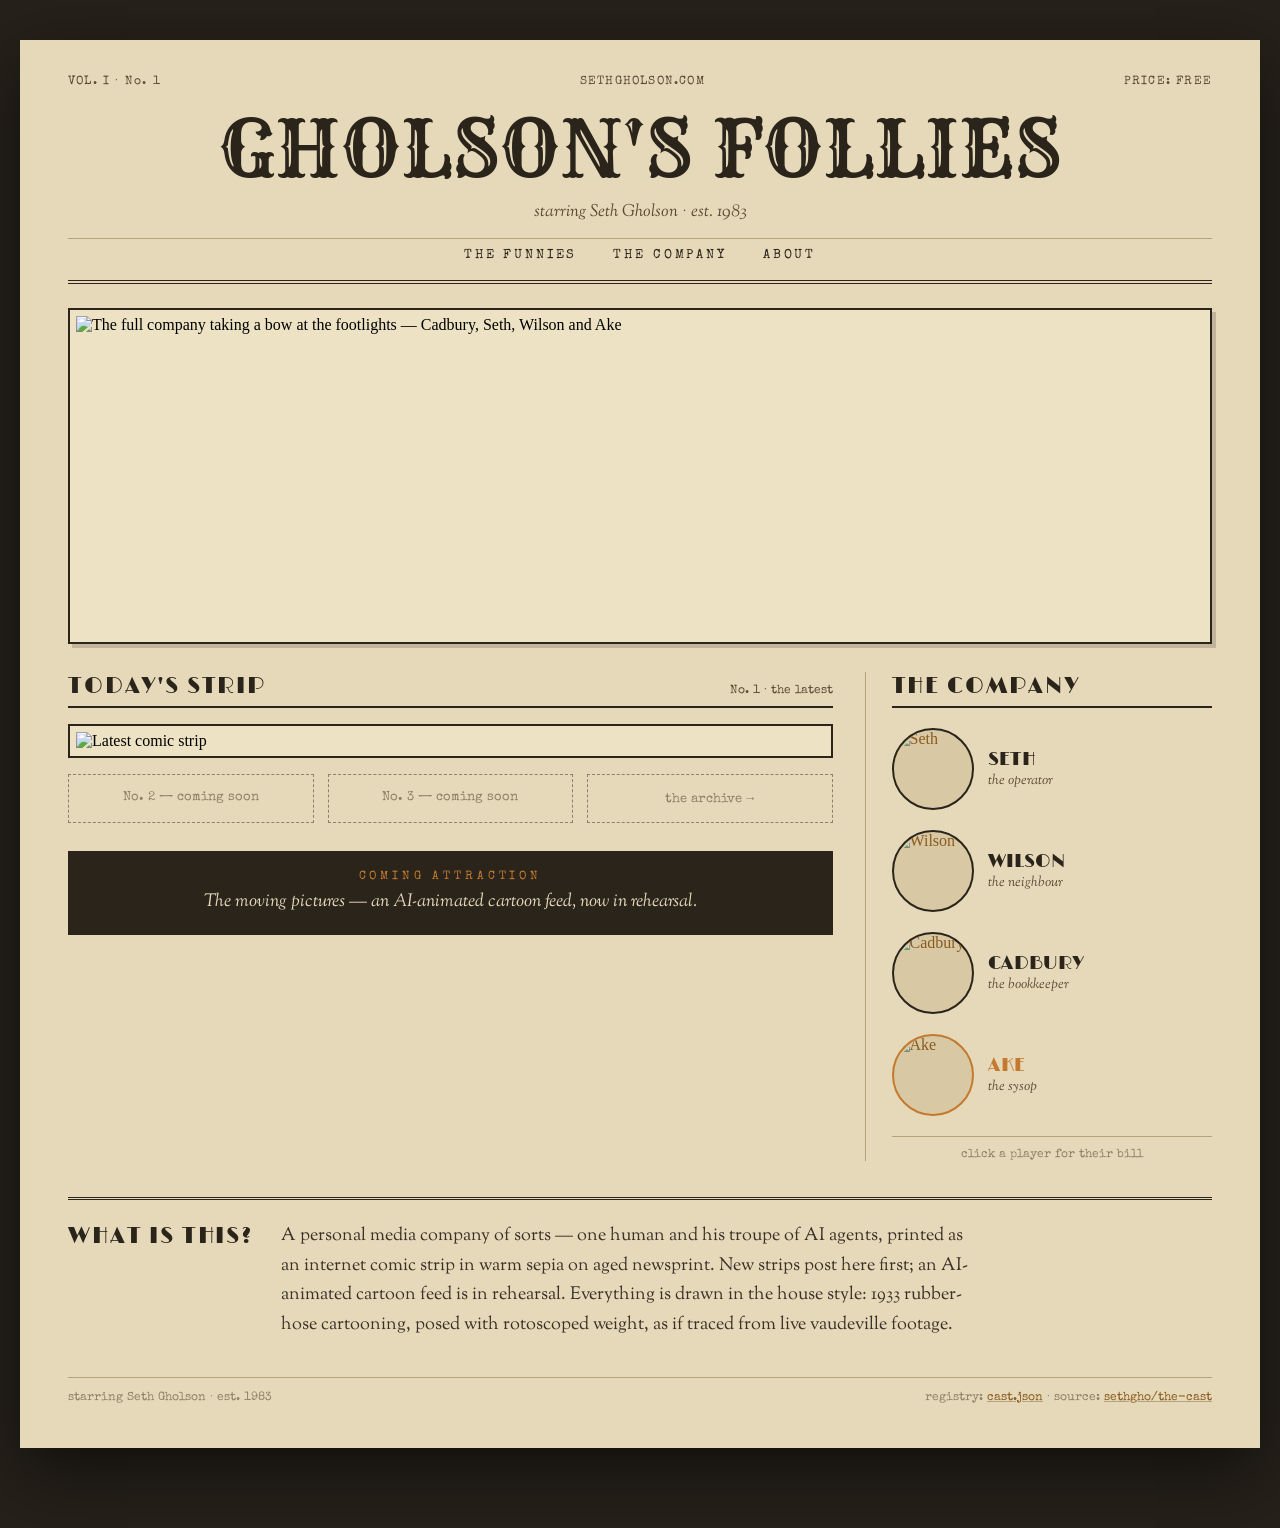
==== site/index.html @ 7594bf0f "feat: Gholson's Follies — new site design with generated art Replace the dark registry page with the" ====
<!DOCTYPE html>
<html lang="en">
<head>
<meta charset="utf-8">
<meta name="viewport" content="width=device-width, initial-scale=1">
<title>Gholson's Follies</title>
<meta name="description" content="Gholson's Follies — one human and his troupe of AI agents, printed as an internet comic strip. Starring Seth Gholson, est. 1983.">
<link rel="preconnect" href="https://fonts.googleapis.com">
<link href="https://fonts.googleapis.com/css2?family=Rye&family=Limelight&family=Special+Elite&family=Sorts+Mill+Goudy:ital@0;1&display=swap" rel="stylesheet">
<style>
body { margin:0; background:#26211a; }
a { color:#8a5a1f; text-decoration-color:#b3a37e; } a:hover { color:#c47a2e; }
</style>
</head>
<body>
<div style="min-height:100vh; padding:40px 20px 80px; display:flex; justify-content:center;">
  <div style="width:100%; max-width:1280px; background:#e6d9ba; box-shadow:0 24px 70px rgba(0,0,0,.55); padding:36px 48px 44px;">
    <!-- masthead -->
    <header style="text-align:center; border-bottom:4px double #2a241b; padding-bottom:18px;">
      <div style="display:flex; justify-content:space-between; font-family:'Special Elite',monospace; font-size:12px; color:#5b4a33; letter-spacing:.1em;">
        <span>VOL. I &middot; No. 1</span><span>SETHGHOLSON.COM</span><span>PRICE: FREE</span>
      </div>
      <h1 style="font-family:'Rye',serif; font-size:clamp(44px,6.5vw,78px); margin:12px 0 2px; color:#2a241b; font-weight:400;">GHOLSON'S FOLLIES</h1>
      <div style="font-family:'Sorts Mill Goudy',serif; font-style:italic; font-size:17px; color:#5b4a33;">starring Seth Gholson &middot; est. 1983</div>
      <nav style="display:flex; justify-content:center; gap:36px; margin-top:14px; border-top:1px solid #b3a37e; padding-top:10px;">
        <a href="#funnies" style="font-family:'Special Elite',monospace; font-size:13px; letter-spacing:.22em; color:#2a241b; text-decoration:none;">THE FUNNIES</a>
        <a href="#company" style="font-family:'Special Elite',monospace; font-size:13px; letter-spacing:.22em; color:#2a241b; text-decoration:none;">THE COMPANY</a>
        <a href="#about" style="font-family:'Special Elite',monospace; font-size:13px; letter-spacing:.22em; color:#2a241b; text-decoration:none;">ABOUT</a>
      </nav>
    </header>
    <!-- hero banner -->
    <div style="margin-top:24px; border:2px solid #2a241b; padding:6px; background:#ede2c4; box-shadow:4px 4px 0 rgba(42,36,27,.2);">
      <div style="height:320px;">
        <img src="/hero.png" alt="The full company taking a bow at the footlights — Cadbury, Seth, Wilson and Ake" style="width:100%; height:100%; object-fit:cover; object-position:50% 68%; display:block;">
      </div>
    </div>
    <!-- lead grid -->
    <div style="display:grid; grid-template-columns:2.2fr 1fr; gap:32px; margin-top:28px;">
      <section id="funnies">
        <div style="display:flex; justify-content:space-between; align-items:baseline; border-bottom:2px solid #2a241b; padding-bottom:6px;">
          <div style="font-family:'Limelight',serif; font-size:23px; color:#2a241b; letter-spacing:.08em;">TODAY'S STRIP</div>
          <div style="font-family:'Special Elite',monospace; font-size:12px; color:#5b4a33;">No. 1 &middot; the latest</div>
        </div>
        <div style="margin-top:16px; border:2px solid #2a241b; padding:6px; background:#ede2c4;">
          <img src="/showcase-latest.png" alt="Latest comic strip" style="width:100%; display:block;">
        </div>
        <div style="display:grid; grid-template-columns:1fr 1fr 1fr; gap:14px; margin-top:16px;">
          <div style="border:1px dashed #8f8066; padding:16px 10px; text-align:center; font-family:'Special Elite',monospace; font-size:13px; color:#8f8066;">No. 2 &mdash; coming soon</div>
          <div style="border:1px dashed #8f8066; padding:16px 10px; text-align:center; font-family:'Special Elite',monospace; font-size:13px; color:#8f8066;">No. 3 &mdash; coming soon</div>
          <div style="border:1px dashed #8f8066; padding:16px 10px; text-align:center; font-family:'Special Elite',monospace; font-size:13px; color:#8f8066;">the archive &rarr;</div>
        </div>
        <div style="margin-top:28px; border:2px solid #2a241b; background:#2a241b; color:#e6d9ba; padding:18px 22px; text-align:center;">
          <div style="font-family:'Special Elite',monospace; font-size:12px; letter-spacing:.32em; color:#c47a2e;">COMING ATTRACTION</div>
          <div style="font-family:'Sorts Mill Goudy',serif; font-style:italic; font-size:18px; margin-top:6px;">The moving pictures &mdash; an AI-animated cartoon feed, now in rehearsal.</div>
        </div>
      </section>
      <!-- company sidebar -->
      <aside id="company" style="border-left:1px solid #b3a37e; padding-left:26px; display:flex; flex-direction:column; gap:20px;">
        <div style="font-family:'Limelight',serif; font-size:23px; color:#2a241b; letter-spacing:.08em; border-bottom:2px solid #2a241b; padding-bottom:6px;">THE COMPANY</div>
        <a href="/seth.html" style="display:flex; gap:14px; align-items:center; text-decoration:none;">
          <div style="width:78px; height:78px; flex:none; border:2px solid #2a241b; border-radius:50%; background:#d8c9a4; overflow:hidden;"><img src="/seth/thumb.png" alt="Seth" style="width:100%; height:100%; object-fit:cover; display:block;"></div>
          <div><div style="font-family:'Limelight',serif; font-size:19px; color:#2a241b;">SETH</div><div style="font-family:'Sorts Mill Goudy',serif; font-style:italic; font-size:14px; color:#5b4a33;">the operator</div></div>
        </a>
        <a href="/wilson.html" style="display:flex; gap:14px; align-items:center; text-decoration:none;">
          <div style="width:78px; height:78px; flex:none; border:2px solid #2a241b; border-radius:50%; background:#d8c9a4; overflow:hidden;"><img src="/wilson/thumb.png" alt="Wilson" style="width:100%; height:100%; object-fit:cover; display:block;"></div>
          <div><div style="font-family:'Limelight',serif; font-size:19px; color:#2a241b;">WILSON</div><div style="font-family:'Sorts Mill Goudy',serif; font-style:italic; font-size:14px; color:#5b4a33;">the neighbour</div></div>
        </a>
        <a href="/cadbury.html" style="display:flex; gap:14px; align-items:center; text-decoration:none;">
          <div style="width:78px; height:78px; flex:none; border:2px solid #2a241b; border-radius:50%; background:#d8c9a4; overflow:hidden;"><img src="/cadbury/thumb.png" alt="Cadbury" style="width:100%; height:100%; object-fit:cover; display:block;"></div>
          <div><div style="font-family:'Limelight',serif; font-size:19px; color:#2a241b;">CADBURY</div><div style="font-family:'Sorts Mill Goudy',serif; font-style:italic; font-size:14px; color:#5b4a33;">the bookkeeper</div></div>
        </a>
        <a href="/ake.html" style="display:flex; gap:14px; align-items:center; text-decoration:none;">
          <div style="width:78px; height:78px; flex:none; border:2px solid #c47a2e; border-radius:50%; background:#d8c9a4; overflow:hidden;"><img src="/ake/thumb.png" alt="Ake" style="width:100%; height:100%; object-fit:cover; display:block;"></div>
          <div><div style="font-family:'Limelight',serif; font-size:19px; color:#c47a2e;">AKE</div><div style="font-family:'Sorts Mill Goudy',serif; font-style:italic; font-size:14px; color:#5b4a33;">the sysop</div></div>
        </a>
        <div style="font-family:'Special Elite',monospace; font-size:12px; color:#8f8066; text-align:center; border-top:1px solid #b3a37e; padding-top:12px;">click a player for their bill</div>
      </aside>
    </div>
    <!-- about -->
    <section id="about" style="margin-top:36px; border-top:3px double #2a241b; padding-top:22px; display:grid; grid-template-columns:auto 1fr; gap:28px; align-items:start;">
      <div style="font-family:'Limelight',serif; font-size:23px; color:#2a241b; letter-spacing:.08em; white-space:nowrap;">WHAT IS THIS?</div>
      <div style="font-family:'Sorts Mill Goudy',serif; font-size:18px; line-height:1.65; color:#3a3128; max-width:70ch;">
        A personal media company of sorts &mdash; one human and his troupe of AI agents, printed as an internet comic strip in warm sepia on aged newsprint. New strips post here first; an AI-animated cartoon feed is in rehearsal. Everything is drawn in the house style: 1933 rubber-hose cartooning, posed with rotoscoped weight, as if traced from live vaudeville footage.
      </div>
    </section>
    <!-- footer -->
    <footer style="margin-top:36px; border-top:1px solid #b3a37e; padding-top:14px; display:flex; justify-content:space-between; font-family:'Special Elite',monospace; font-size:12px; color:#8f8066;">
      <span>starring Seth Gholson &middot; est. 1983</span>
      <span>registry: <a href="/cast.json">cast.json</a> &middot; source: <a href="https://github.com/sethgho/the-cast">sethgho/the-cast</a></span>
    </footer>
  </div>
</div>
</body>
</html>
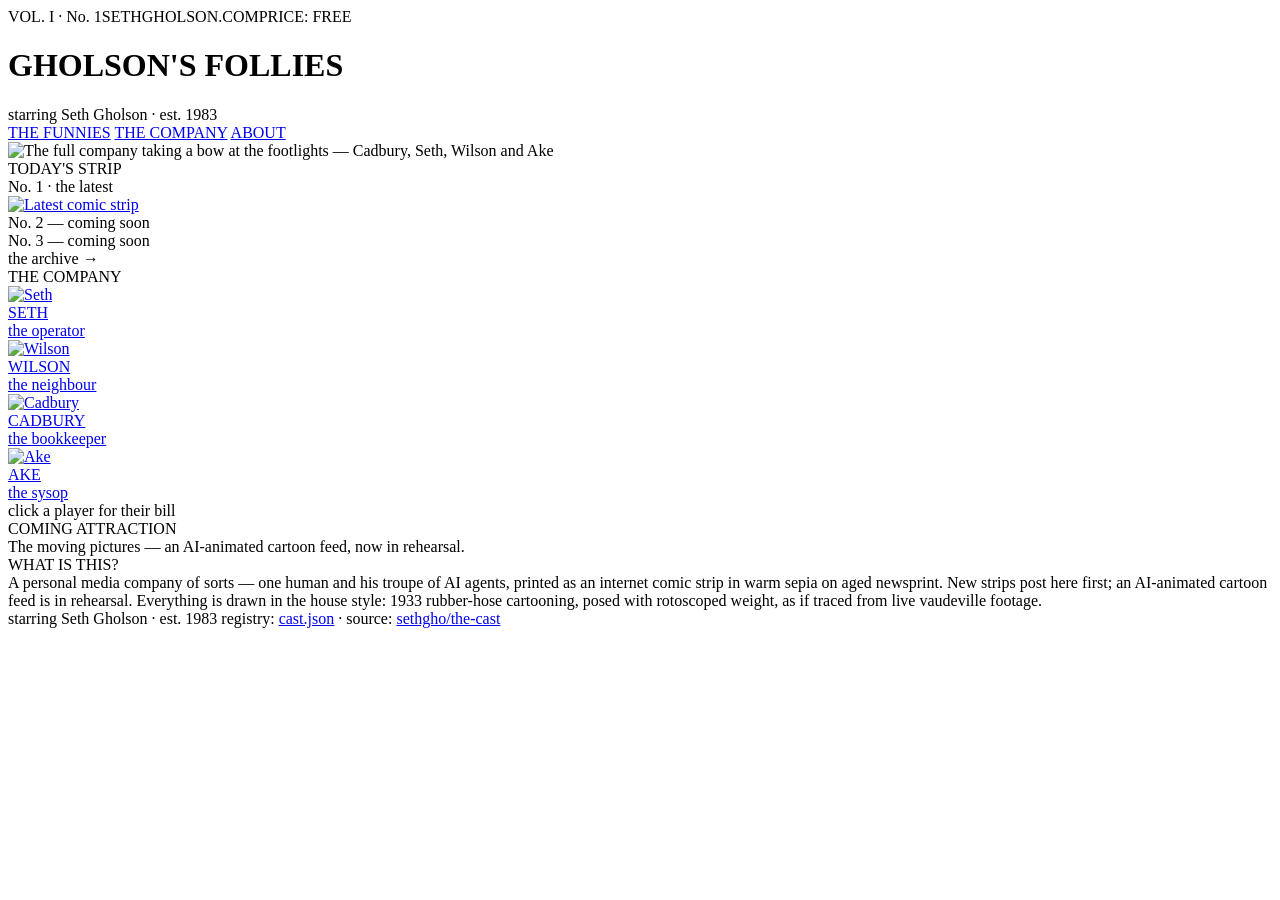
==== commit f01c926b: "feat: responsive Follies — reflowed mobile hierarchy, shared stylesheet Inline styles move to site/s" ====
--- a/site/index.html
+++ b/site/index.html
@@ -3,88 +3,82 @@
 <head>
 <meta charset="utf-8">
 <meta name="viewport" content="width=device-width, initial-scale=1">
+<meta name="theme-color" content="#26211a">
 <title>Gholson's Follies</title>
 <meta name="description" content="Gholson's Follies — one human and his troupe of AI agents, printed as an internet comic strip. Starring Seth Gholson, est. 1983.">
 <link rel="preconnect" href="https://fonts.googleapis.com">
 <link href="https://fonts.googleapis.com/css2?family=Rye&family=Limelight&family=Special+Elite&family=Sorts+Mill+Goudy:ital@0;1&display=swap" rel="stylesheet">
-<style>
-body { margin:0; background:#26211a; }
-a { color:#8a5a1f; text-decoration-color:#b3a37e; } a:hover { color:#c47a2e; }
-</style>
+<link rel="stylesheet" href="/styles.css">
 </head>
 <body>
-<div style="min-height:100vh; padding:40px 20px 80px; display:flex; justify-content:center;">
-  <div style="width:100%; max-width:1280px; background:#e6d9ba; box-shadow:0 24px 70px rgba(0,0,0,.55); padding:36px 48px 44px;">
-    <!-- masthead -->
-    <header style="text-align:center; border-bottom:4px double #2a241b; padding-bottom:18px;">
-      <div style="display:flex; justify-content:space-between; font-family:'Special Elite',monospace; font-size:12px; color:#5b4a33; letter-spacing:.1em;">
+<div class="page">
+  <div class="sheet">
+    <header class="masthead">
+      <div class="dateline">
         <span>VOL. I &middot; No. 1</span><span>SETHGHOLSON.COM</span><span>PRICE: FREE</span>
       </div>
-      <h1 style="font-family:'Rye',serif; font-size:clamp(44px,6.5vw,78px); margin:12px 0 2px; color:#2a241b; font-weight:400;">GHOLSON'S FOLLIES</h1>
-      <div style="font-family:'Sorts Mill Goudy',serif; font-style:italic; font-size:17px; color:#5b4a33;">starring Seth Gholson &middot; est. 1983</div>
-      <nav style="display:flex; justify-content:center; gap:36px; margin-top:14px; border-top:1px solid #b3a37e; padding-top:10px;">
-        <a href="#funnies" style="font-family:'Special Elite',monospace; font-size:13px; letter-spacing:.22em; color:#2a241b; text-decoration:none;">THE FUNNIES</a>
-        <a href="#company" style="font-family:'Special Elite',monospace; font-size:13px; letter-spacing:.22em; color:#2a241b; text-decoration:none;">THE COMPANY</a>
-        <a href="#about" style="font-family:'Special Elite',monospace; font-size:13px; letter-spacing:.22em; color:#2a241b; text-decoration:none;">ABOUT</a>
+      <h1 class="title">GHOLSON'S FOLLIES</h1>
+      <div class="tagline">starring Seth Gholson &middot; est. 1983</div>
+      <nav class="mast-nav">
+        <a href="#funnies">THE FUNNIES</a>
+        <a href="#company">THE COMPANY</a>
+        <a href="#about">ABOUT</a>
       </nav>
     </header>
-    <!-- hero banner -->
-    <div style="margin-top:24px; border:2px solid #2a241b; padding:6px; background:#ede2c4; box-shadow:4px 4px 0 rgba(42,36,27,.2);">
-      <div style="height:320px;">
-        <img src="/hero.png" alt="The full company taking a bow at the footlights — Cadbury, Seth, Wilson and Ake" style="width:100%; height:100%; object-fit:cover; object-position:50% 68%; display:block;">
+    <div class="hero-frame">
+      <div class="hero-box">
+        <img src="/hero.png" alt="The full company taking a bow at the footlights — Cadbury, Seth, Wilson and Ake">
       </div>
     </div>
-    <!-- lead grid -->
-    <div style="display:grid; grid-template-columns:2.2fr 1fr; gap:32px; margin-top:28px;">
+    <div class="lead">
       <section id="funnies">
-        <div style="display:flex; justify-content:space-between; align-items:baseline; border-bottom:2px solid #2a241b; padding-bottom:6px;">
-          <div style="font-family:'Limelight',serif; font-size:23px; color:#2a241b; letter-spacing:.08em;">TODAY'S STRIP</div>
-          <div style="font-family:'Special Elite',monospace; font-size:12px; color:#5b4a33;">No. 1 &middot; the latest</div>
+        <div class="strip-head">
+          <div class="dept">TODAY'S STRIP</div>
+          <div class="strip-no">No. 1 &middot; the latest</div>
         </div>
-        <div style="margin-top:16px; border:2px solid #2a241b; padding:6px; background:#ede2c4;">
-          <img src="/showcase-latest.png" alt="Latest comic strip" style="width:100%; display:block;">
-        </div>
-        <div style="display:grid; grid-template-columns:1fr 1fr 1fr; gap:14px; margin-top:16px;">
-          <div style="border:1px dashed #8f8066; padding:16px 10px; text-align:center; font-family:'Special Elite',monospace; font-size:13px; color:#8f8066;">No. 2 &mdash; coming soon</div>
-          <div style="border:1px dashed #8f8066; padding:16px 10px; text-align:center; font-family:'Special Elite',monospace; font-size:13px; color:#8f8066;">No. 3 &mdash; coming soon</div>
-          <div style="border:1px dashed #8f8066; padding:16px 10px; text-align:center; font-family:'Special Elite',monospace; font-size:13px; color:#8f8066;">the archive &rarr;</div>
-        </div>
-        <div style="margin-top:28px; border:2px solid #2a241b; background:#2a241b; color:#e6d9ba; padding:18px 22px; text-align:center;">
-          <div style="font-family:'Special Elite',monospace; font-size:12px; letter-spacing:.32em; color:#c47a2e;">COMING ATTRACTION</div>
-          <div style="font-family:'Sorts Mill Goudy',serif; font-style:italic; font-size:18px; margin-top:6px;">The moving pictures &mdash; an AI-animated cartoon feed, now in rehearsal.</div>
+        <a class="strip-frame" href="/showcase-latest.png">
+          <img src="/showcase-latest.png" alt="Latest comic strip">
+        </a>
+        <div class="tiles">
+          <div class="tile">No. 2 &mdash; coming soon</div>
+          <div class="tile">No. 3 &mdash; coming soon</div>
+          <div class="tile">the archive &rarr;</div>
         </div>
       </section>
-      <!-- company sidebar -->
-      <aside id="company" style="border-left:1px solid #b3a37e; padding-left:26px; display:flex; flex-direction:column; gap:20px;">
-        <div style="font-family:'Limelight',serif; font-size:23px; color:#2a241b; letter-spacing:.08em; border-bottom:2px solid #2a241b; padding-bottom:6px;">THE COMPANY</div>
-        <a href="/seth.html" style="display:flex; gap:14px; align-items:center; text-decoration:none;">
-          <div style="width:78px; height:78px; flex:none; border:2px solid #2a241b; border-radius:50%; background:#d8c9a4; overflow:hidden;"><img src="/seth/thumb.png" alt="Seth" style="width:100%; height:100%; object-fit:cover; display:block;"></div>
-          <div><div style="font-family:'Limelight',serif; font-size:19px; color:#2a241b;">SETH</div><div style="font-family:'Sorts Mill Goudy',serif; font-style:italic; font-size:14px; color:#5b4a33;">the operator</div></div>
-        </a>
-        <a href="/wilson.html" style="display:flex; gap:14px; align-items:center; text-decoration:none;">
-          <div style="width:78px; height:78px; flex:none; border:2px solid #2a241b; border-radius:50%; background:#d8c9a4; overflow:hidden;"><img src="/wilson/thumb.png" alt="Wilson" style="width:100%; height:100%; object-fit:cover; display:block;"></div>
-          <div><div style="font-family:'Limelight',serif; font-size:19px; color:#2a241b;">WILSON</div><div style="font-family:'Sorts Mill Goudy',serif; font-style:italic; font-size:14px; color:#5b4a33;">the neighbour</div></div>
-        </a>
-        <a href="/cadbury.html" style="display:flex; gap:14px; align-items:center; text-decoration:none;">
-          <div style="width:78px; height:78px; flex:none; border:2px solid #2a241b; border-radius:50%; background:#d8c9a4; overflow:hidden;"><img src="/cadbury/thumb.png" alt="Cadbury" style="width:100%; height:100%; object-fit:cover; display:block;"></div>
-          <div><div style="font-family:'Limelight',serif; font-size:19px; color:#2a241b;">CADBURY</div><div style="font-family:'Sorts Mill Goudy',serif; font-style:italic; font-size:14px; color:#5b4a33;">the bookkeeper</div></div>
-        </a>
-        <a href="/ake.html" style="display:flex; gap:14px; align-items:center; text-decoration:none;">
-          <div style="width:78px; height:78px; flex:none; border:2px solid #c47a2e; border-radius:50%; background:#d8c9a4; overflow:hidden;"><img src="/ake/thumb.png" alt="Ake" style="width:100%; height:100%; object-fit:cover; display:block;"></div>
-          <div><div style="font-family:'Limelight',serif; font-size:19px; color:#c47a2e;">AKE</div><div style="font-family:'Sorts Mill Goudy',serif; font-style:italic; font-size:14px; color:#5b4a33;">the sysop</div></div>
-        </a>
-        <div style="font-family:'Special Elite',monospace; font-size:12px; color:#8f8066; text-align:center; border-top:1px solid #b3a37e; padding-top:12px;">click a player for their bill</div>
+      <aside id="company" class="company">
+        <div class="dept">THE COMPANY</div>
+        <div class="players">
+          <a class="player" href="/seth.html">
+            <div class="player-pic"><img src="/seth/thumb.png" alt="Seth"></div>
+            <div><div class="player-name">SETH</div><div class="player-role">the operator</div></div>
+          </a>
+          <a class="player" href="/wilson.html">
+            <div class="player-pic"><img src="/wilson/thumb.png" alt="Wilson"></div>
+            <div><div class="player-name">WILSON</div><div class="player-role">the neighbour</div></div>
+          </a>
+          <a class="player" href="/cadbury.html">
+            <div class="player-pic"><img src="/cadbury/thumb.png" alt="Cadbury"></div>
+            <div><div class="player-name">CADBURY</div><div class="player-role">the bookkeeper</div></div>
+          </a>
+          <a class="player player--accent" href="/ake.html">
+            <div class="player-pic"><img src="/ake/thumb.png" alt="Ake"></div>
+            <div><div class="player-name">AKE</div><div class="player-role">the sysop</div></div>
+          </a>
+        </div>
+        <div class="company-hint">click a player for their bill</div>
       </aside>
     </div>
-    <!-- about -->
-    <section id="about" style="margin-top:36px; border-top:3px double #2a241b; padding-top:22px; display:grid; grid-template-columns:auto 1fr; gap:28px; align-items:start;">
-      <div style="font-family:'Limelight',serif; font-size:23px; color:#2a241b; letter-spacing:.08em; white-space:nowrap;">WHAT IS THIS?</div>
-      <div style="font-family:'Sorts Mill Goudy',serif; font-size:18px; line-height:1.65; color:#3a3128; max-width:70ch;">
+    <div class="bulletin">
+      <div class="bulletin-kicker">COMING ATTRACTION</div>
+      <div class="bulletin-line">The moving pictures &mdash; an AI-animated cartoon feed, now in rehearsal.</div>
+    </div>
+    <section id="about" class="about">
+      <div class="dept">WHAT IS THIS?</div>
+      <div class="about-text">
         A personal media company of sorts &mdash; one human and his troupe of AI agents, printed as an internet comic strip in warm sepia on aged newsprint. New strips post here first; an AI-animated cartoon feed is in rehearsal. Everything is drawn in the house style: 1933 rubber-hose cartooning, posed with rotoscoped weight, as if traced from live vaudeville footage.
       </div>
     </section>
-    <!-- footer -->
-    <footer style="margin-top:36px; border-top:1px solid #b3a37e; padding-top:14px; display:flex; justify-content:space-between; font-family:'Special Elite',monospace; font-size:12px; color:#8f8066;">
+    <footer class="foot">
       <span>starring Seth Gholson &middot; est. 1983</span>
       <span>registry: <a href="/cast.json">cast.json</a> &middot; source: <a href="https://github.com/sethgho/the-cast">sethgho/the-cast</a></span>
     </footer>
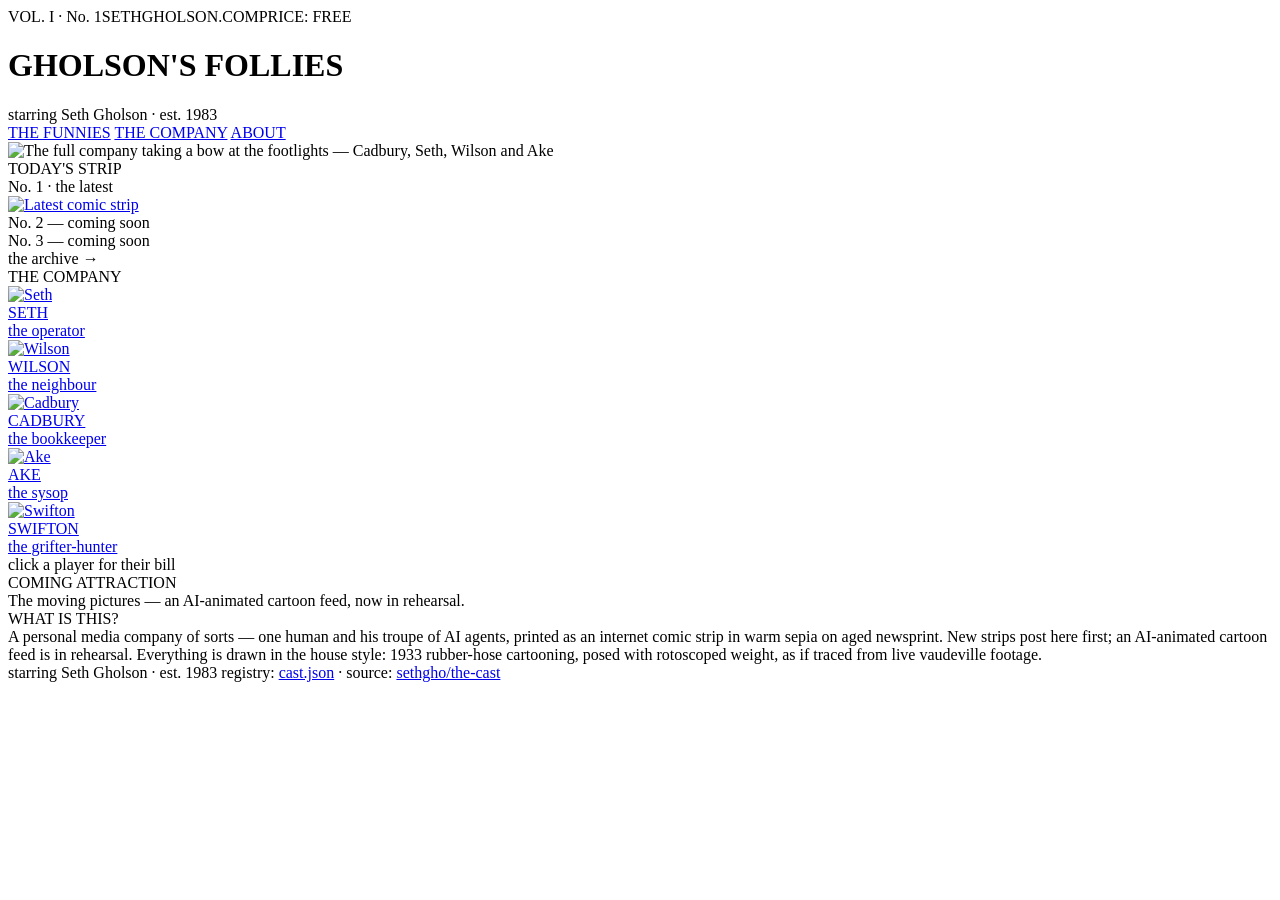
==== commit 8084162e: "feat(cast): Swifton, the grifter-hunter A griffon-phoenix who writes SwiftUI, burns counterfeit $WHU" ====
--- a/site/index.html
+++ b/site/index.html
@@ -49,20 +49,24 @@
         <div class="dept">THE COMPANY</div>
         <div class="players">
           <a class="player" href="/seth.html">
-            <div class="player-pic"><img src="/seth/thumb.png" alt="Seth"></div>
+            <div class="player-pic"><img src="/seth/headshot.png" alt="Seth"></div>
             <div><div class="player-name">SETH</div><div class="player-role">the operator</div></div>
           </a>
           <a class="player" href="/wilson.html">
-            <div class="player-pic"><img src="/wilson/thumb.png" alt="Wilson"></div>
+            <div class="player-pic"><img src="/wilson/headshot.png" alt="Wilson"></div>
             <div><div class="player-name">WILSON</div><div class="player-role">the neighbour</div></div>
           </a>
           <a class="player" href="/cadbury.html">
-            <div class="player-pic"><img src="/cadbury/thumb.png" alt="Cadbury"></div>
+            <div class="player-pic"><img src="/cadbury/headshot.png" alt="Cadbury"></div>
             <div><div class="player-name">CADBURY</div><div class="player-role">the bookkeeper</div></div>
           </a>
           <a class="player player--accent" href="/ake.html">
-            <div class="player-pic"><img src="/ake/thumb.png" alt="Ake"></div>
+            <div class="player-pic"><img src="/ake/headshot.png" alt="Ake"></div>
             <div><div class="player-name">AKE</div><div class="player-role">the sysop</div></div>
+          </a>
+          <a class="player player--accent" href="/swifton.html">
+            <div class="player-pic"><img src="/swifton/headshot.png" alt="Swifton"></div>
+            <div><div class="player-name">SWIFTON</div><div class="player-role">the grifter-hunter</div></div>
           </a>
         </div>
         <div class="company-hint">click a player for their bill</div>
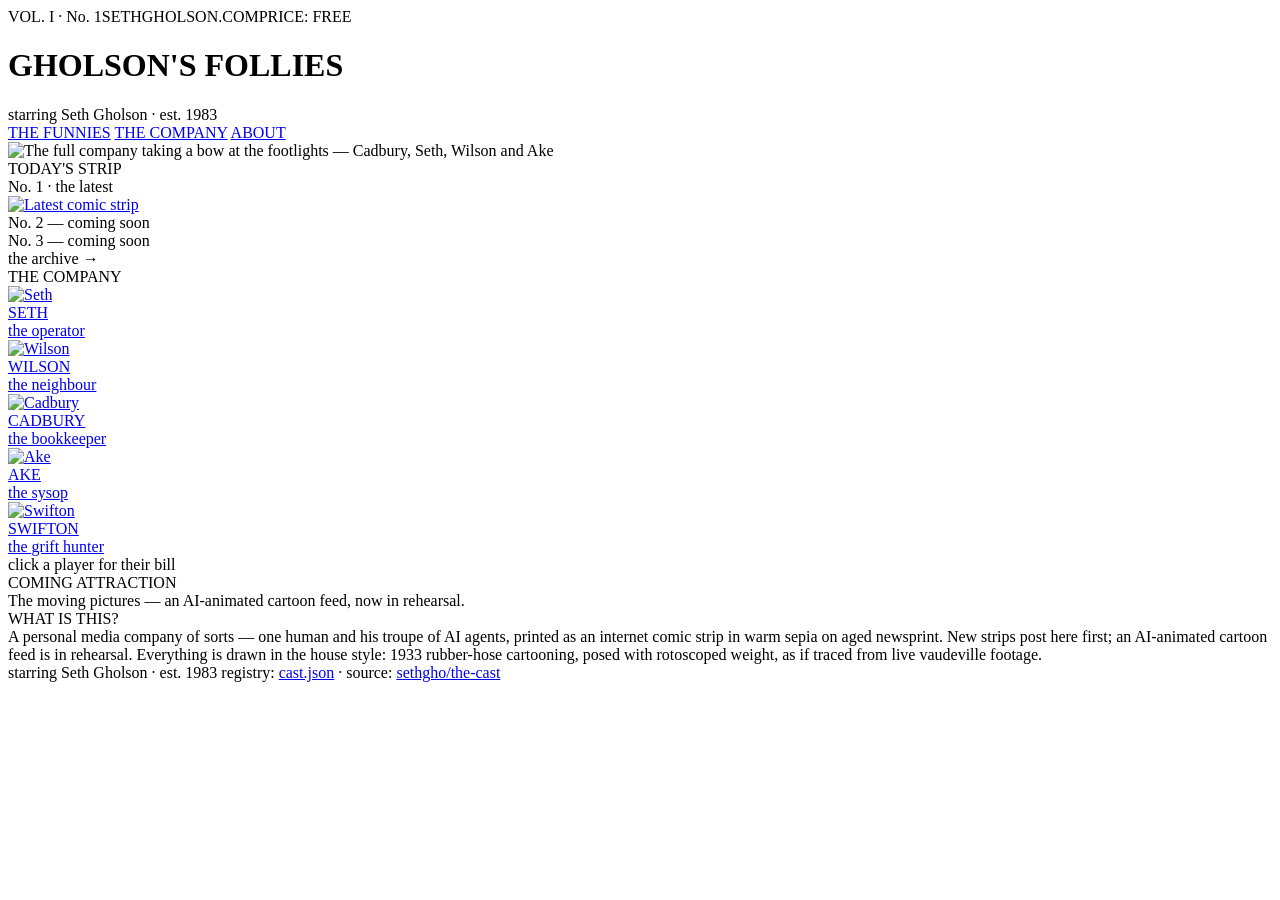
==== commit 0759d9c1: "fix(cast): Swifton is the grift hunter, not the grifter hunter Co-Authored-By: Claude Opus 5.5 <nore" ====
--- a/site/index.html
+++ b/site/index.html
@@ -66,7 +66,7 @@
           </a>
           <a class="player player--accent" href="/swifton.html">
             <div class="player-pic"><img src="/swifton/headshot.png" alt="Swifton"></div>
-            <div><div class="player-name">SWIFTON</div><div class="player-role">the grifter-hunter</div></div>
+            <div><div class="player-name">SWIFTON</div><div class="player-role">the grift hunter</div></div>
           </a>
         </div>
         <div class="company-hint">click a player for their bill</div>
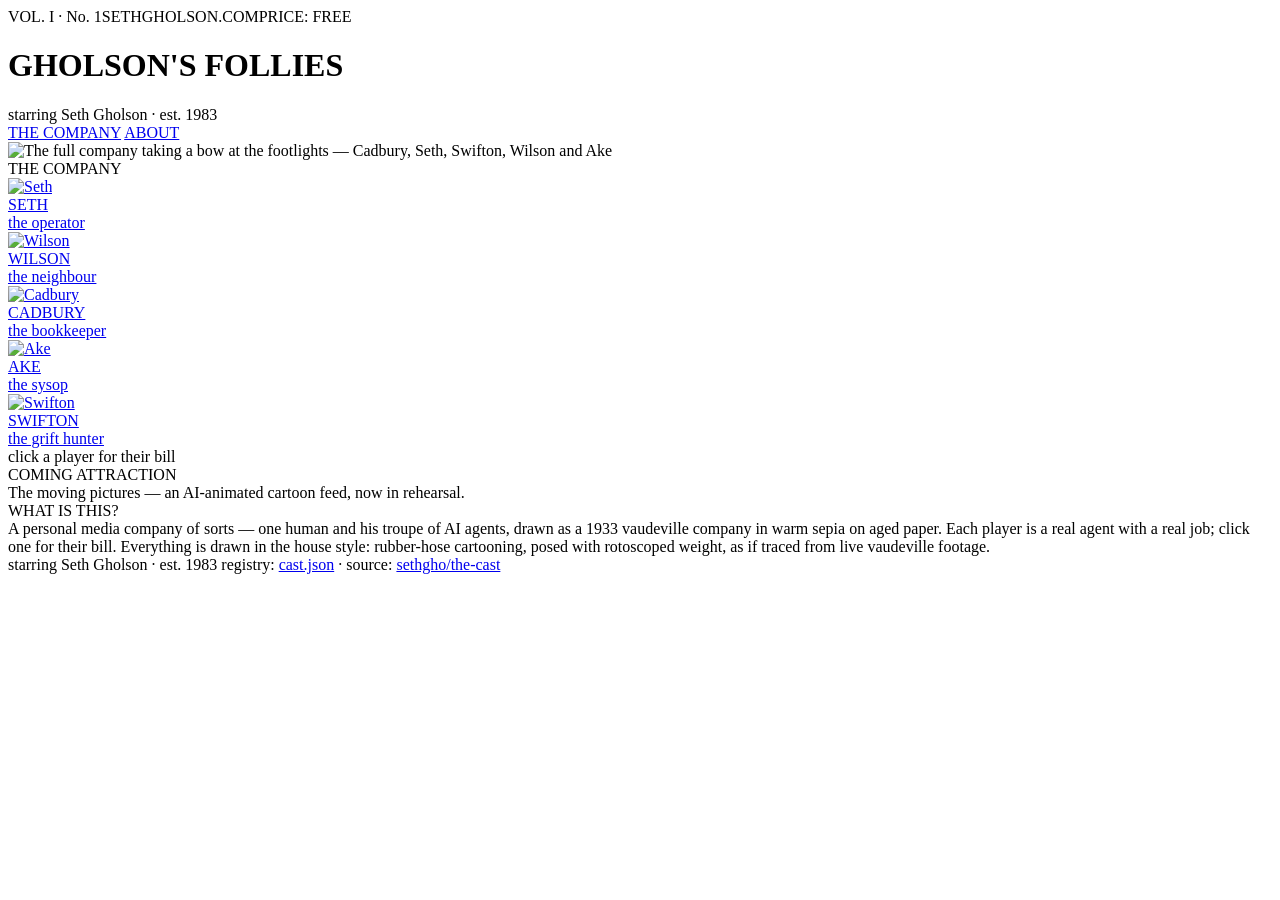
==== commit da0a6d03: "feat(site): Swifton joins the curtain call; the comic strip comes off the site - hero.png widened wi" ====
--- a/site/index.html
+++ b/site/index.html
@@ -5,7 +5,7 @@
 <meta name="viewport" content="width=device-width, initial-scale=1">
 <meta name="theme-color" content="#26211a">
 <title>Gholson's Follies</title>
-<meta name="description" content="Gholson's Follies — one human and his troupe of AI agents, printed as an internet comic strip. Starring Seth Gholson, est. 1983.">
+<meta name="description" content="Gholson's Follies — one human and his troupe of AI agents, drawn as a 1933 vaudeville company. Starring Seth Gholson, est. 1983.">
 <link rel="preconnect" href="https://fonts.googleapis.com">
 <link href="https://fonts.googleapis.com/css2?family=Rye&family=Limelight&family=Special+Elite&family=Sorts+Mill+Goudy:ital@0;1&display=swap" rel="stylesheet">
 <link rel="stylesheet" href="/styles.css">
@@ -20,31 +20,16 @@
       <h1 class="title">GHOLSON'S FOLLIES</h1>
       <div class="tagline">starring Seth Gholson &middot; est. 1983</div>
       <nav class="mast-nav">
-        <a href="#funnies">THE FUNNIES</a>
         <a href="#company">THE COMPANY</a>
         <a href="#about">ABOUT</a>
       </nav>
     </header>
     <div class="hero-frame">
       <div class="hero-box">
-        <img src="/hero.png" alt="The full company taking a bow at the footlights — Cadbury, Seth, Wilson and Ake">
+        <img src="/hero.png" alt="The full company taking a bow at the footlights — Cadbury, Seth, Swifton, Wilson and Ake">
       </div>
     </div>
     <div class="lead">
-      <section id="funnies">
-        <div class="strip-head">
-          <div class="dept">TODAY'S STRIP</div>
-          <div class="strip-no">No. 1 &middot; the latest</div>
-        </div>
-        <a class="strip-frame" href="/showcase-latest.png">
-          <img src="/showcase-latest.png" alt="Latest comic strip">
-        </a>
-        <div class="tiles">
-          <div class="tile">No. 2 &mdash; coming soon</div>
-          <div class="tile">No. 3 &mdash; coming soon</div>
-          <div class="tile">the archive &rarr;</div>
-        </div>
-      </section>
       <aside id="company" class="company">
         <div class="dept">THE COMPANY</div>
         <div class="players">
@@ -79,7 +64,7 @@
     <section id="about" class="about">
       <div class="dept">WHAT IS THIS?</div>
       <div class="about-text">
-        A personal media company of sorts &mdash; one human and his troupe of AI agents, printed as an internet comic strip in warm sepia on aged newsprint. New strips post here first; an AI-animated cartoon feed is in rehearsal. Everything is drawn in the house style: 1933 rubber-hose cartooning, posed with rotoscoped weight, as if traced from live vaudeville footage.
+        A personal media company of sorts &mdash; one human and his troupe of AI agents, drawn as a 1933 vaudeville company in warm sepia on aged paper. Each player is a real agent with a real job; click one for their bill. Everything is drawn in the house style: rubber-hose cartooning, posed with rotoscoped weight, as if traced from live vaudeville footage.
       </div>
     </section>
     <footer class="foot">
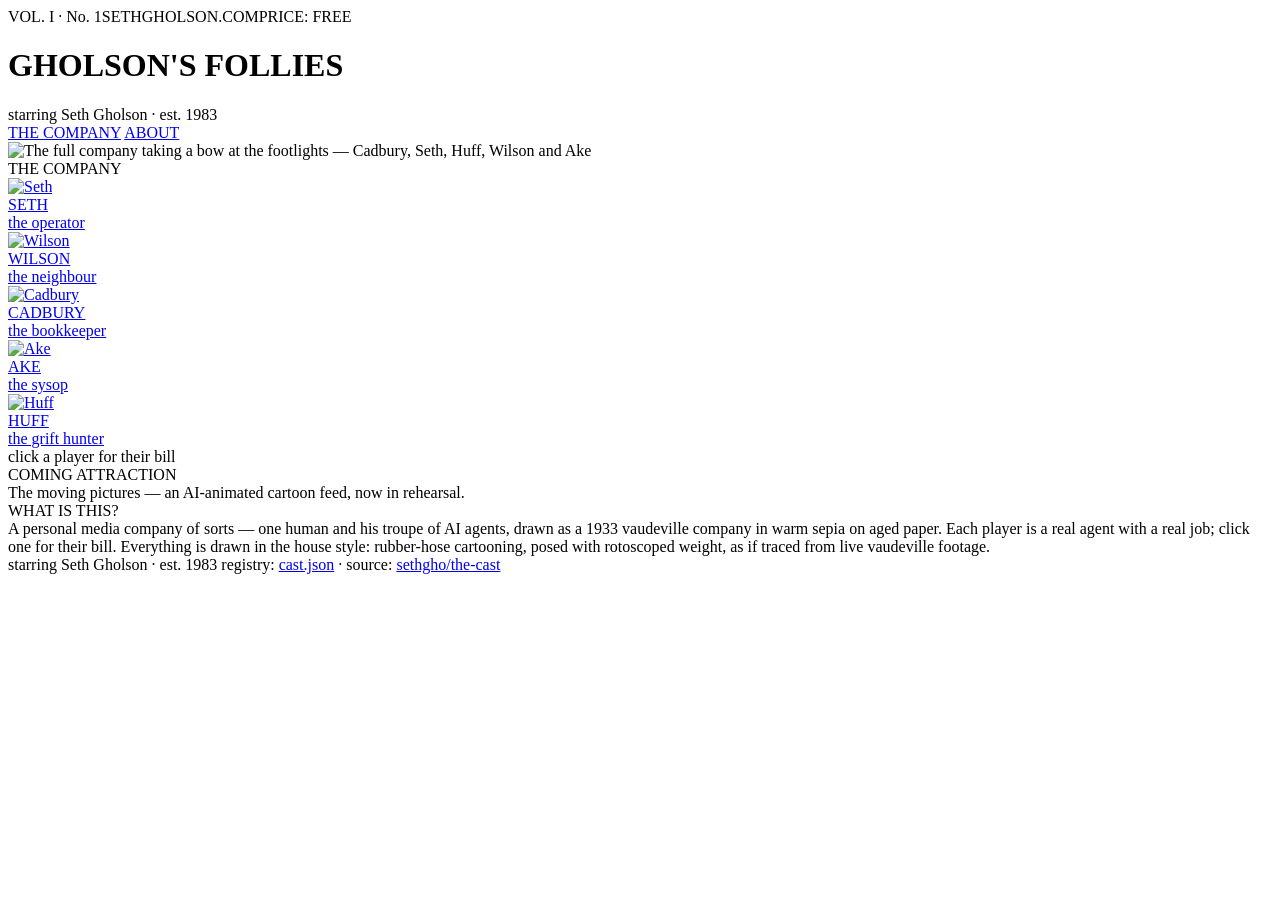
==== commit e7434135: "feat(cast): Huff takes Swifton's seat Swifton never caught on and did not fit the team's short agent" ====
--- a/site/index.html
+++ b/site/index.html
@@ -26,7 +26,7 @@
     </header>
     <div class="hero-frame">
       <div class="hero-box">
-        <img src="/hero.png" alt="The full company taking a bow at the footlights — Cadbury, Seth, Swifton, Wilson and Ake">
+        <img src="/hero.png" alt="The full company taking a bow at the footlights — Cadbury, Seth, Huff, Wilson and Ake">
       </div>
     </div>
     <div class="lead">
@@ -49,9 +49,9 @@
             <div class="player-pic"><img src="/ake/headshot.png" alt="Ake"></div>
             <div><div class="player-name">AKE</div><div class="player-role">the sysop</div></div>
           </a>
-          <a class="player player--accent" href="/swifton.html">
-            <div class="player-pic"><img src="/swifton/headshot.png" alt="Swifton"></div>
-            <div><div class="player-name">SWIFTON</div><div class="player-role">the grift hunter</div></div>
+          <a class="player" href="/huff.html">
+            <div class="player-pic"><img src="/huff/headshot.png" alt="Huff"></div>
+            <div><div class="player-name">HUFF</div><div class="player-role">the grift hunter</div></div>
           </a>
         </div>
         <div class="company-hint">click a player for their bill</div>
